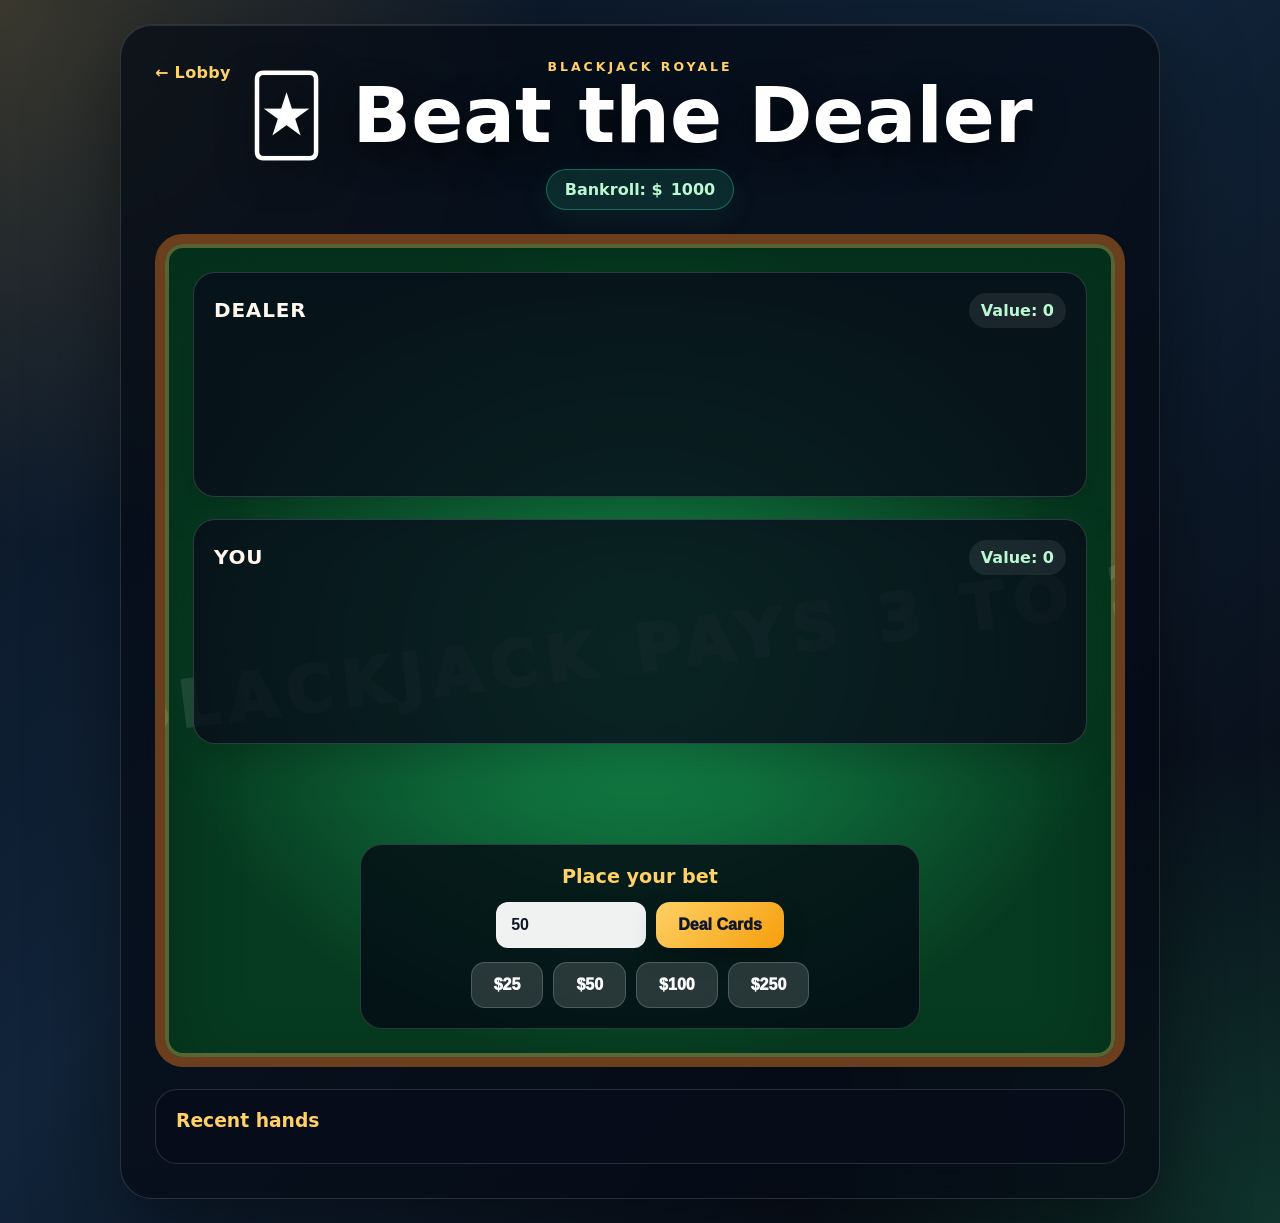
==== blackjack.html @ 6a45eb34 "Improve blackjack UI" ====
<!DOCTYPE html>
<html lang="en">
<head>
    <meta charset="UTF-8">
    <meta name="viewport" content="width=device-width, initial-scale=1.0">
    <title>Blackjack Royale</title>
    <link rel="stylesheet" href="styles.css">
</head>
<body>
    <main class="container">
        <header class="header">
            <a class="back-link" href="home.html">← Lobby</a>
            <p class="eyebrow">Blackjack Royale</p>
            <h1>🃏 Beat the Dealer</h1>
            <div class="balance" aria-live="polite">Bankroll: $<span id="balance">1000</span></div>
        </header>

        <section class="table-shell" aria-label="Blackjack table">
            <div class="game-area">
                <section class="dealer-section hand-panel">
                    <div class="hand-heading">
                        <h2>Dealer</h2>
                        <span class="hand-value">Value: <strong id="dealerValue">0</strong></span>
                    </div>
                    <div id="dealerCards" class="cards" aria-label="Dealer cards"></div>
                </section>

                <section class="player-section hand-panel">
                    <div class="hand-heading">
                        <h2>You</h2>
                        <span class="hand-value">Value: <strong id="playerValue">0</strong></span>
                    </div>
                    <div id="playerCards" class="cards" aria-label="Player cards"></div>
                </section>
            </div>

            <div id="resultMessage" class="result-message" aria-live="polite"></div>

            <section id="bettingSection" class="betting-section">
                <h3>Place your bet</h3>
                <div class="bet-input">
                    <label class="sr-only" for="betAmount">Bet amount</label>
                    <input id="betAmount" type="number" min="10" step="10" value="50">
                    <button type="button" onclick="placeBet()">Deal Cards</button>
                </div>
                <div class="quick-bets" aria-label="Quick bets">
                    <button type="button" onclick="quickBet(25)">$25</button>
                    <button type="button" onclick="quickBet(50)">$50</button>
                    <button type="button" onclick="quickBet(100)">$100</button>
                    <button type="button" onclick="quickBet(250)">$250</button>
                </div>
            </section>

            <section id="gameControls" class="controls" style="display: none;">
                <button type="button" class="btn-hit" onclick="hit()">Hit</button>
                <button type="button" class="btn-stand" onclick="stand()">Stand</button>
                <button type="button" class="btn-reset" onclick="resetGame()">New Round</button>
            </section>
        </section>

        <aside class="history">
            <h3>Recent hands</h3>
            <div id="history" class="history-list" aria-live="polite"></div>
        </aside>
    </main>
    <script src="script.js"></script>
</body>
</html>
---- styles.css ----
:root {
    --felt: #0f6b3a;
    --felt-dark: #06381f;
    --gold: #ffd166;
    --gold-deep: #f59e0b;
    --ink: #111827;
    --muted: #a7b2c5;
    --panel: rgba(8, 13, 26, 0.82);
    --panel-light: rgba(255, 255, 255, 0.1);
    --win: #34d399;
    --loss: #fb7185;
    --draw: #fbbf24;
    --blackjack: #c084fc;
}

* {
    margin: 0;
    padding: 0;
    box-sizing: border-box;
}

body {
    min-height: 100vh;
    font-family: Inter, ui-sans-serif, system-ui, -apple-system, BlinkMacSystemFont, "Segoe UI", sans-serif;
    color: #fff;
    background:
        radial-gradient(circle at top left, rgba(255, 209, 102, 0.2), transparent 34rem),
        radial-gradient(circle at bottom right, rgba(52, 211, 153, 0.22), transparent 30rem),
        linear-gradient(135deg, #08111f 0%, #11243a 45%, #05070d 100%);
    display: flex;
    justify-content: center;
    align-items: center;
    padding: 24px;
}

.container {
    width: min(1040px, 100%);
    background: rgba(5, 10, 20, 0.72);
    border: 1px solid rgba(255, 255, 255, 0.14);
    border-radius: 32px;
    padding: clamp(18px, 4vw, 34px);
    box-shadow: 0 28px 90px rgba(0, 0, 0, 0.48), inset 0 1px 0 rgba(255, 255, 255, 0.12);
    backdrop-filter: blur(18px);
}

.header {
    position: relative;
    text-align: center;
    margin-bottom: 24px;
}

.back-link {
    position: absolute;
    left: 0;
    top: 4px;
    color: var(--gold);
    text-decoration: none;
    font-weight: 800;
    letter-spacing: 0.02em;
}

.eyebrow {
    color: var(--gold);
    font-size: 0.78rem;
    font-weight: 900;
    letter-spacing: 0.24em;
    text-transform: uppercase;
    margin-bottom: 6px;
}

.header h1 {
    font-size: clamp(2.25rem, 6vw, 4.8rem);
    line-height: 0.95;
    margin-bottom: 16px;
    text-shadow: 0 12px 34px rgba(0, 0, 0, 0.7);
}

.balance {
    display: inline-flex;
    align-items: center;
    gap: 8px;
    padding: 10px 18px;
    border-radius: 999px;
    background: rgba(52, 211, 153, 0.14);
    border: 1px solid rgba(52, 211, 153, 0.38);
    color: #bbf7d0;
    font-weight: 900;
    box-shadow: 0 10px 30px rgba(52, 211, 153, 0.08);
}

.table-shell {
    position: relative;
    overflow: hidden;
    border-radius: 28px;
    padding: clamp(16px, 3vw, 28px);
    background:
        radial-gradient(ellipse at center, rgba(24, 163, 89, 0.72), rgba(6, 56, 31, 0.96) 72%),
        var(--felt);
    border: 10px solid #6b3f1d;
    box-shadow: inset 0 0 0 4px rgba(255, 209, 102, 0.32), inset 0 32px 80px rgba(0, 0, 0, 0.22);
}

.table-shell::before {
    content: "BLACKJACK PAYS 3 TO 2";
    position: absolute;
    inset: 50% auto auto 50%;
    transform: translate(-50%, -50%) rotate(-7deg);
    color: rgba(255, 255, 255, 0.11);
    font-size: clamp(1.4rem, 6vw, 4rem);
    font-weight: 950;
    letter-spacing: 0.14em;
    white-space: nowrap;
    pointer-events: none;
}

.game-area {
    position: relative;
    display: grid;
    gap: 22px;
    margin-bottom: 22px;
}

.hand-panel {
    position: relative;
    z-index: 1;
    background: var(--panel);
    padding: 20px;
    border-radius: 22px;
    border: 1px solid rgba(255, 255, 255, 0.16);
    box-shadow: 0 16px 40px rgba(0, 0, 0, 0.24);
}

.hand-heading {
    display: flex;
    justify-content: space-between;
    align-items: center;
    gap: 16px;
    margin-bottom: 16px;
}

.hand-heading h2 {
    color: #fff7ed;
    font-size: 1.25rem;
    letter-spacing: 0.04em;
    text-transform: uppercase;
}

.hand-value {
    color: #bbf7d0;
    background: rgba(255, 255, 255, 0.08);
    border-radius: 999px;
    padding: 8px 12px;
    font-weight: 800;
}

.cards {
    display: flex;
    gap: clamp(8px, 2vw, 14px);
    flex-wrap: wrap;
    min-height: 132px;
    align-items: center;
}

.card {
    width: clamp(72px, 12vw, 96px);
    height: clamp(106px, 17vw, 138px);
    background: linear-gradient(145deg, #fff 0%, #f8fafc 62%, #e5e7eb 100%);
    border: 1px solid rgba(17, 24, 39, 0.18);
    border-radius: 14px;
    display: grid;
    place-items: center;
    font-size: clamp(1.5rem, 4vw, 2.25rem);
    font-weight: 950;
    color: var(--ink);
    box-shadow: 0 16px 24px rgba(0, 0, 0, 0.28), inset 0 0 0 5px #fff;
    animation: dealCard 0.38s cubic-bezier(0.2, 0.85, 0.2, 1.2);
}

.card.red {
    color: #dc2626;
}

.card.hidden {
    color: #fff;
    background: repeating-linear-gradient(45deg, #7f1d1d, #7f1d1d 8px, #991b1b 8px, #991b1b 16px);
    border-color: rgba(255, 255, 255, 0.22);
}

.card.hidden::after {
    content: "✦";
    display: grid;
    place-items: center;
    width: 58%;
    aspect-ratio: 1;
    border: 2px solid rgba(255, 255, 255, 0.75);
    border-radius: 50%;
    font-size: 2rem;
}

@keyframes dealCard {
    from { opacity: 0; transform: translateY(-28px) rotate(-6deg) scale(0.9); }
    to { opacity: 1; transform: translateY(0) rotate(0) scale(1); }
}

.betting-section,
.controls,
.result-message {
    position: relative;
    z-index: 1;
}

.betting-section {
    margin: 0 auto;
    max-width: 560px;
    padding: 20px;
    border-radius: 22px;
    background: rgba(5, 10, 20, 0.78);
    border: 1px solid rgba(255, 255, 255, 0.16);
    text-align: center;
}

.betting-section h3 {
    color: var(--gold);
    margin-bottom: 14px;
    font-size: 1.2rem;
}

.bet-input {
    display: flex;
    gap: 10px;
    justify-content: center;
    margin-bottom: 14px;
}

.bet-input input {
    width: 150px;
    padding: 13px 14px;
    border: 1px solid rgba(255, 255, 255, 0.2);
    border-radius: 12px;
    background: rgba(255, 255, 255, 0.94);
    color: var(--ink);
    font-size: 1rem;
    font-weight: 800;
}

button {
    border: none;
    border-radius: 14px;
    padding: 13px 22px;
    color: #0f172a;
    background: linear-gradient(135deg, var(--gold), var(--gold-deep));
    font-size: 1rem;
    font-weight: 950;
    cursor: pointer;
    box-shadow: 0 10px 22px rgba(0, 0, 0, 0.25);
    transition: transform 0.18s ease, filter 0.18s ease, box-shadow 0.18s ease;
}

button:hover {
    transform: translateY(-2px);
    filter: brightness(1.06);
    box-shadow: 0 15px 28px rgba(0, 0, 0, 0.32);
}

button:active {
    transform: translateY(0) scale(0.98);
}

.quick-bets,
.controls {
    display: flex;
    justify-content: center;
    gap: 10px;
    flex-wrap: wrap;
}

.quick-bets button {
    background: rgba(255, 255, 255, 0.14);
    color: #fff;
    border: 1px solid rgba(255, 255, 255, 0.18);
    box-shadow: none;
}

.controls {
    margin-top: 4px;
}

.btn-hit { background: linear-gradient(135deg, #fb7185, #e11d48); color: #fff; }
.btn-stand { background: linear-gradient(135deg, #34d399, #059669); color: #062015; }
.btn-reset { background: linear-gradient(135deg, #a78bfa, #7c3aed); color: #fff; }

.result-message {
    min-height: 60px;
    display: flex;
    align-items: center;
    justify-content: center;
    margin-bottom: 18px;
    padding: 14px;
    border-radius: 18px;
    font-size: clamp(1.05rem, 3vw, 1.45rem);
    font-weight: 950;
    text-align: center;
}

.result-message.win { background: rgba(52, 211, 153, 0.18); color: var(--win); border: 1px solid rgba(52, 211, 153, 0.45); }
.result-message.loss { background: rgba(251, 113, 133, 0.18); color: var(--loss); border: 1px solid rgba(251, 113, 133, 0.45); }
.result-message.draw { background: rgba(251, 191, 36, 0.18); color: var(--draw); border: 1px solid rgba(251, 191, 36, 0.45); }
.result-message.blackjack { background: rgba(192, 132, 252, 0.18); color: var(--blackjack); border: 1px solid rgba(192, 132, 252, 0.45); }

.history {
    margin-top: 22px;
    padding: 20px;
    border-radius: 22px;
    background: var(--panel);
    border: 1px solid rgba(255, 255, 255, 0.14);
}

.history h3 {
    color: var(--gold);
    margin-bottom: 12px;
}

.history-list {
    display: grid;
    gap: 8px;
    max-height: 170px;
    overflow-y: auto;
}

.history-item {
    padding: 10px 12px;
    border-radius: 12px;
    background: var(--panel-light);
    color: var(--muted);
    font-weight: 700;
}

.history-item.win { color: var(--win); border-left: 4px solid var(--win); }
.history-item.loss { color: var(--loss); border-left: 4px solid var(--loss); }
.history-item.draw { color: var(--draw); border-left: 4px solid var(--draw); }

.sr-only {
    position: absolute;
    width: 1px;
    height: 1px;
    padding: 0;
    margin: -1px;
    overflow: hidden;
    clip: rect(0, 0, 0, 0);
    white-space: nowrap;
    border: 0;
}

@media (max-width: 720px) {
    body { padding: 12px; }
    .container { border-radius: 22px; }
    .back-link { position: static; display: inline-block; margin-bottom: 10px; }
    .table-shell { border-width: 6px; }
    .hand-heading, .bet-input { flex-direction: column; align-items: stretch; }
    .bet-input input, .bet-input button { width: 100%; }
    .cards { min-height: 112px; justify-content: center; }
    .controls button { flex: 1 1 130px; }
}
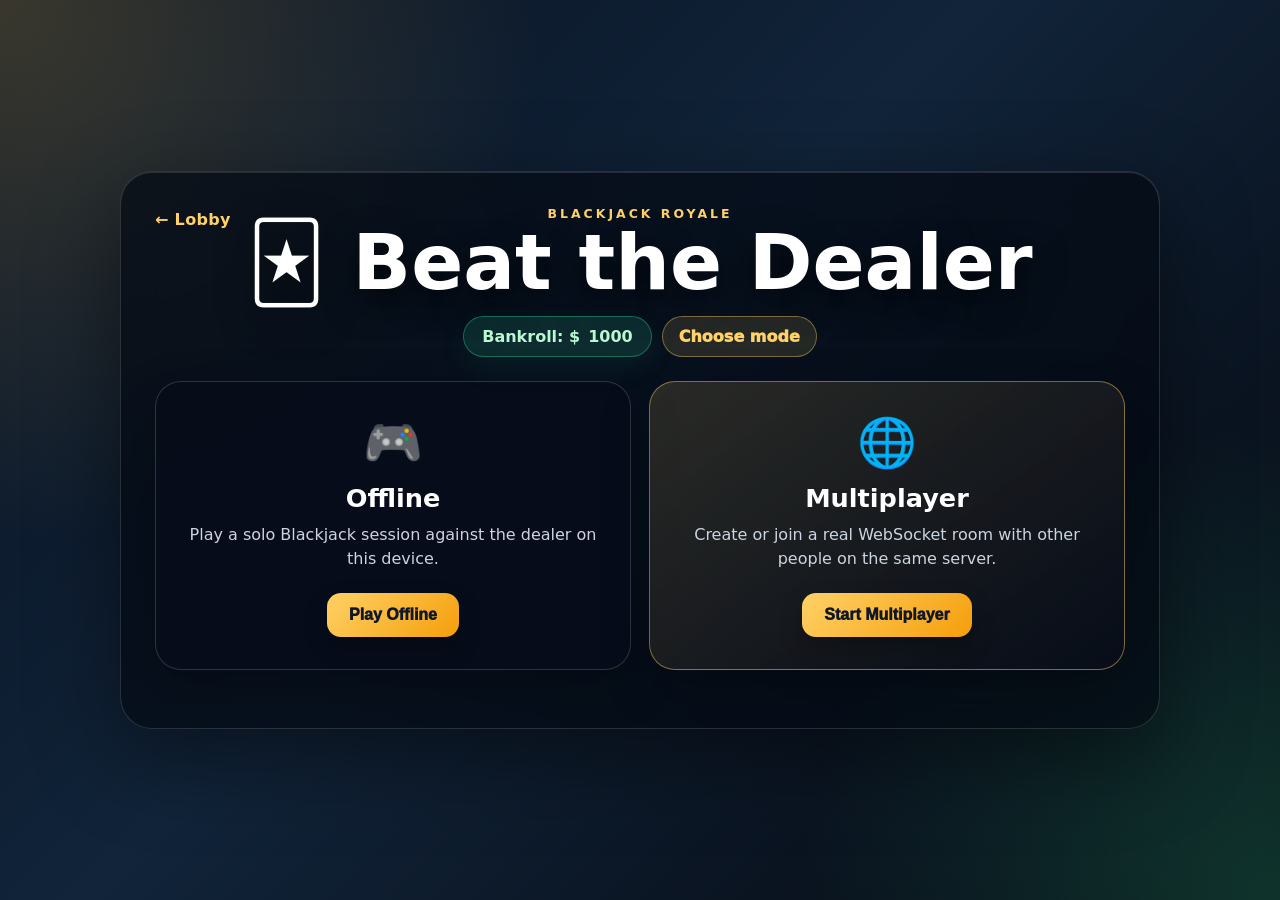
==== commit 703e25d4: "Add websocket multiplayer rooms" ====
--- a/blackjack.html
+++ b/blackjack.html
@@ -12,10 +12,41 @@
             <a class="back-link" href="home.html">← Lobby</a>
             <p class="eyebrow">Blackjack Royale</p>
             <h1>🃏 Beat the Dealer</h1>
-            <div class="balance" aria-live="polite">Bankroll: $<span id="balance">1000</span></div>
+            <div class="header-actions">
+                <div class="balance" aria-live="polite">Bankroll: $<span id="balance">1000</span></div>
+                <div class="mode-badge" id="modeBadge">Choose mode</div>
+            </div>
         </header>
 
-        <section class="table-shell" aria-label="Blackjack table">
+        <section class="mode-select" id="modeSelect" aria-label="Choose Blackjack mode">
+            <div class="mode-card">
+                <span class="mode-icon">🎮</span>
+                <h2>Offline</h2>
+                <p>Play a solo Blackjack session against the dealer on this device.</p>
+                <button type="button" onclick="selectGameMode('offline')">Play Offline</button>
+            </div>
+            <div class="mode-card featured">
+                <span class="mode-icon">🌐</span>
+                <h2>Multiplayer</h2>
+                <p>Create or join a real WebSocket room with other people on the same server.</p>
+                <button type="button" onclick="selectGameMode('multiplayer')">Start Multiplayer</button>
+            </div>
+        </section>
+
+        <section class="multiplayer-panel" id="multiplayerPanel" style="display: none;" aria-label="Blackjack multiplayer connection">
+            <h2>Multiplayer room</h2>
+            <p>Start the included server, share the room code, and play with people connected to the same room.</p>
+            <div class="multiplayer-form">
+                <input id="playerName" type="text" maxlength="24" placeholder="Your name" value="Player">
+                <input id="roomCode" type="text" maxlength="24" placeholder="Room code" value="casino-room">
+                <input id="serverUrl" type="url" placeholder="WebSocket URL (optional)">
+                <button type="button" onclick="connectMultiplayer()">Connect</button>
+            </div>
+            <div class="multiplayer-status" id="multiplayerStatus">Not connected.</div>
+            <div class="players-list" id="playersList"></div>
+        </section>
+
+        <section class="table-shell game-content" aria-label="Blackjack table" style="display: none;">
             <div class="game-area">
                 <section class="dealer-section hand-panel">
                     <div class="hand-heading">
@@ -58,11 +89,12 @@
             </section>
         </section>
 
-        <aside class="history">
+        <aside class="history game-content" style="display: none;">
             <h3>Recent hands</h3>
             <div id="history" class="history-list" aria-live="polite"></div>
         </aside>
     </main>
+    <script src="multiplayer-client.js"></script>
     <script src="script.js"></script>
 </body>
 </html>
--- a/styles.css
+++ b/styles.css
@@ -361,3 +361,117 @@
     .cards { min-height: 112px; justify-content: center; }
     .controls button { flex: 1 1 130px; }
 }
+
+.header-actions {
+    display: inline-flex;
+    justify-content: center;
+    align-items: center;
+    gap: 10px;
+    flex-wrap: wrap;
+}
+
+.mode-badge {
+    padding: 10px 16px;
+    border: 1px solid rgba(255, 209, 102, 0.4);
+    border-radius: 999px;
+    color: var(--gold);
+    background: rgba(255, 209, 102, 0.12);
+    font-weight: 950;
+}
+
+.mode-select {
+    display: grid;
+    grid-template-columns: repeat(2, minmax(0, 1fr));
+    gap: 18px;
+    margin: 24px 0;
+}
+
+.mode-card {
+    padding: clamp(20px, 4vw, 32px);
+    border: 1px solid rgba(255, 255, 255, 0.16);
+    border-radius: 26px;
+    background: var(--panel);
+    text-align: center;
+    box-shadow: 0 18px 48px rgba(0, 0, 0, 0.28);
+}
+
+.mode-card.featured {
+    border-color: rgba(255, 209, 102, 0.45);
+    background: linear-gradient(145deg, rgba(255, 209, 102, 0.14), rgba(8, 13, 26, 0.9));
+}
+
+.mode-icon {
+    display: block;
+    font-size: 3rem;
+    margin-bottom: 12px;
+}
+
+.mode-card h2 {
+    margin-bottom: 10px;
+    font-size: 1.6rem;
+}
+
+.mode-card p {
+    min-height: 52px;
+    margin-bottom: 18px;
+    color: #cbd5e1;
+    line-height: 1.5;
+}
+
+@media (max-width: 720px) {
+    .mode-select { grid-template-columns: 1fr; }
+}
+
+.multiplayer-panel {
+    margin: 20px 0;
+    padding: 22px;
+    border: 1px solid rgba(255, 255, 255, 0.16);
+    border-radius: 24px;
+    background: var(--panel);
+    text-align: center;
+}
+
+.multiplayer-panel h2 {
+    color: var(--gold);
+    margin-bottom: 8px;
+}
+
+.multiplayer-panel p,
+.multiplayer-status {
+    color: #cbd5e1;
+    margin-bottom: 14px;
+}
+
+.multiplayer-form {
+    display: grid;
+    grid-template-columns: repeat(4, minmax(0, 1fr));
+    gap: 10px;
+    margin-bottom: 14px;
+}
+
+.multiplayer-form input {
+    min-width: 0;
+    padding: 12px 14px;
+    border: 1px solid rgba(255, 255, 255, 0.2);
+    border-radius: 12px;
+    font-weight: 800;
+}
+
+.players-list {
+    display: flex;
+    justify-content: center;
+    gap: 8px;
+    flex-wrap: wrap;
+}
+
+.player-pill {
+    padding: 8px 12px;
+    border-radius: 999px;
+    background: rgba(52, 211, 153, 0.16);
+    color: #bbf7d0;
+    font-weight: 900;
+}
+
+@media (max-width: 880px) {
+    .multiplayer-form { grid-template-columns: 1fr; }
+}
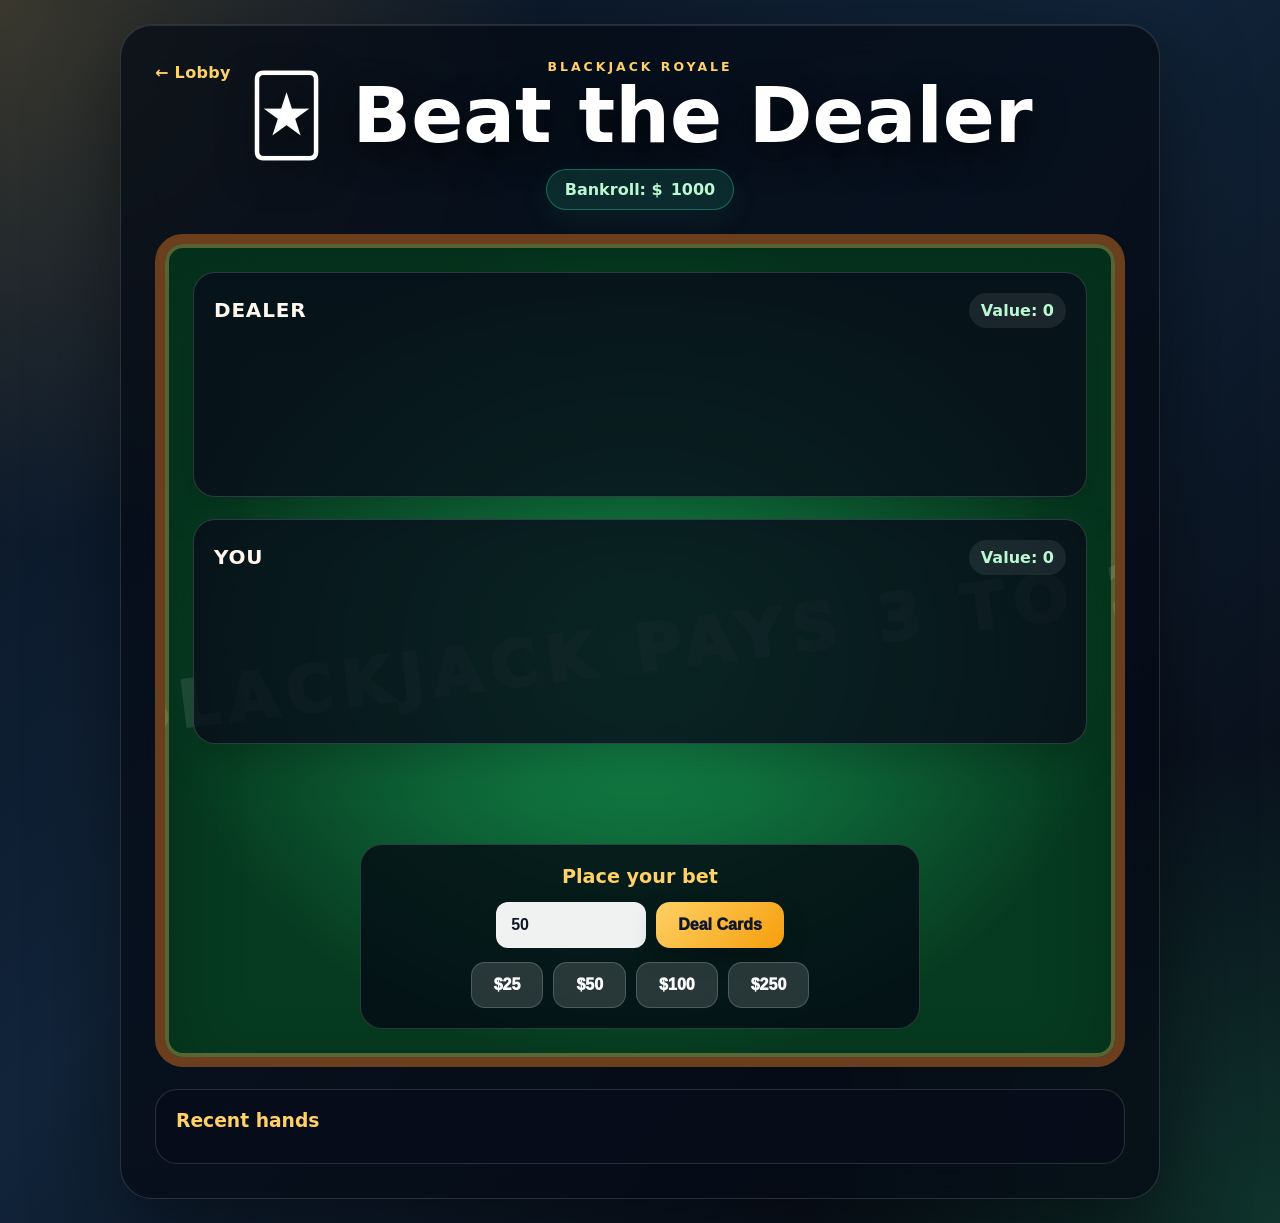
==== commit f7787709: "Merge branch 'main' into codex/design-ui-for-script.js-4e8p2z" ====
--- a/blackjack.html
+++ b/blackjack.html
@@ -12,41 +12,10 @@
             <a class="back-link" href="home.html">← Lobby</a>
             <p class="eyebrow">Blackjack Royale</p>
             <h1>🃏 Beat the Dealer</h1>
-            <div class="header-actions">
-                <div class="balance" aria-live="polite">Bankroll: $<span id="balance">1000</span></div>
-                <div class="mode-badge" id="modeBadge">Choose mode</div>
-            </div>
+            <div class="balance" aria-live="polite">Bankroll: $<span id="balance">1000</span></div>
         </header>
 
-        <section class="mode-select" id="modeSelect" aria-label="Choose Blackjack mode">
-            <div class="mode-card">
-                <span class="mode-icon">🎮</span>
-                <h2>Offline</h2>
-                <p>Play a solo Blackjack session against the dealer on this device.</p>
-                <button type="button" onclick="selectGameMode('offline')">Play Offline</button>
-            </div>
-            <div class="mode-card featured">
-                <span class="mode-icon">🌐</span>
-                <h2>Multiplayer</h2>
-                <p>Create or join a real WebSocket room with other people on the same server.</p>
-                <button type="button" onclick="selectGameMode('multiplayer')">Start Multiplayer</button>
-            </div>
-        </section>
-
-        <section class="multiplayer-panel" id="multiplayerPanel" style="display: none;" aria-label="Blackjack multiplayer connection">
-            <h2>Multiplayer room</h2>
-            <p>Start the included server, share the room code, and play with people connected to the same room.</p>
-            <div class="multiplayer-form">
-                <input id="playerName" type="text" maxlength="24" placeholder="Your name" value="Player">
-                <input id="roomCode" type="text" maxlength="24" placeholder="Room code" value="casino-room">
-                <input id="serverUrl" type="url" placeholder="WebSocket URL (optional)">
-                <button type="button" onclick="connectMultiplayer()">Connect</button>
-            </div>
-            <div class="multiplayer-status" id="multiplayerStatus">Not connected.</div>
-            <div class="players-list" id="playersList"></div>
-        </section>
-
-        <section class="table-shell game-content" aria-label="Blackjack table" style="display: none;">
+        <section class="table-shell" aria-label="Blackjack table">
             <div class="game-area">
                 <section class="dealer-section hand-panel">
                     <div class="hand-heading">
@@ -89,12 +58,11 @@
             </section>
         </section>
 
-        <aside class="history game-content" style="display: none;">
+        <aside class="history">
             <h3>Recent hands</h3>
             <div id="history" class="history-list" aria-live="polite"></div>
         </aside>
     </main>
-    <script src="multiplayer-client.js"></script>
     <script src="script.js"></script>
 </body>
 </html>
--- a/styles.css
+++ b/styles.css
@@ -361,117 +361,3 @@
     .cards { min-height: 112px; justify-content: center; }
     .controls button { flex: 1 1 130px; }
 }
-
-.header-actions {
-    display: inline-flex;
-    justify-content: center;
-    align-items: center;
-    gap: 10px;
-    flex-wrap: wrap;
-}
-
-.mode-badge {
-    padding: 10px 16px;
-    border: 1px solid rgba(255, 209, 102, 0.4);
-    border-radius: 999px;
-    color: var(--gold);
-    background: rgba(255, 209, 102, 0.12);
-    font-weight: 950;
-}
-
-.mode-select {
-    display: grid;
-    grid-template-columns: repeat(2, minmax(0, 1fr));
-    gap: 18px;
-    margin: 24px 0;
-}
-
-.mode-card {
-    padding: clamp(20px, 4vw, 32px);
-    border: 1px solid rgba(255, 255, 255, 0.16);
-    border-radius: 26px;
-    background: var(--panel);
-    text-align: center;
-    box-shadow: 0 18px 48px rgba(0, 0, 0, 0.28);
-}
-
-.mode-card.featured {
-    border-color: rgba(255, 209, 102, 0.45);
-    background: linear-gradient(145deg, rgba(255, 209, 102, 0.14), rgba(8, 13, 26, 0.9));
-}
-
-.mode-icon {
-    display: block;
-    font-size: 3rem;
-    margin-bottom: 12px;
-}
-
-.mode-card h2 {
-    margin-bottom: 10px;
-    font-size: 1.6rem;
-}
-
-.mode-card p {
-    min-height: 52px;
-    margin-bottom: 18px;
-    color: #cbd5e1;
-    line-height: 1.5;
-}
-
-@media (max-width: 720px) {
-    .mode-select { grid-template-columns: 1fr; }
-}
-
-.multiplayer-panel {
-    margin: 20px 0;
-    padding: 22px;
-    border: 1px solid rgba(255, 255, 255, 0.16);
-    border-radius: 24px;
-    background: var(--panel);
-    text-align: center;
-}
-
-.multiplayer-panel h2 {
-    color: var(--gold);
-    margin-bottom: 8px;
-}
-
-.multiplayer-panel p,
-.multiplayer-status {
-    color: #cbd5e1;
-    margin-bottom: 14px;
-}
-
-.multiplayer-form {
-    display: grid;
-    grid-template-columns: repeat(4, minmax(0, 1fr));
-    gap: 10px;
-    margin-bottom: 14px;
-}
-
-.multiplayer-form input {
-    min-width: 0;
-    padding: 12px 14px;
-    border: 1px solid rgba(255, 255, 255, 0.2);
-    border-radius: 12px;
-    font-weight: 800;
-}
-
-.players-list {
-    display: flex;
-    justify-content: center;
-    gap: 8px;
-    flex-wrap: wrap;
-}
-
-.player-pill {
-    padding: 8px 12px;
-    border-radius: 999px;
-    background: rgba(52, 211, 153, 0.16);
-    color: #bbf7d0;
-    font-weight: 900;
-}
-
-@media (max-width: 880px) {
-    .multiplayer-form { grid-template-columns: 1fr; }
-}
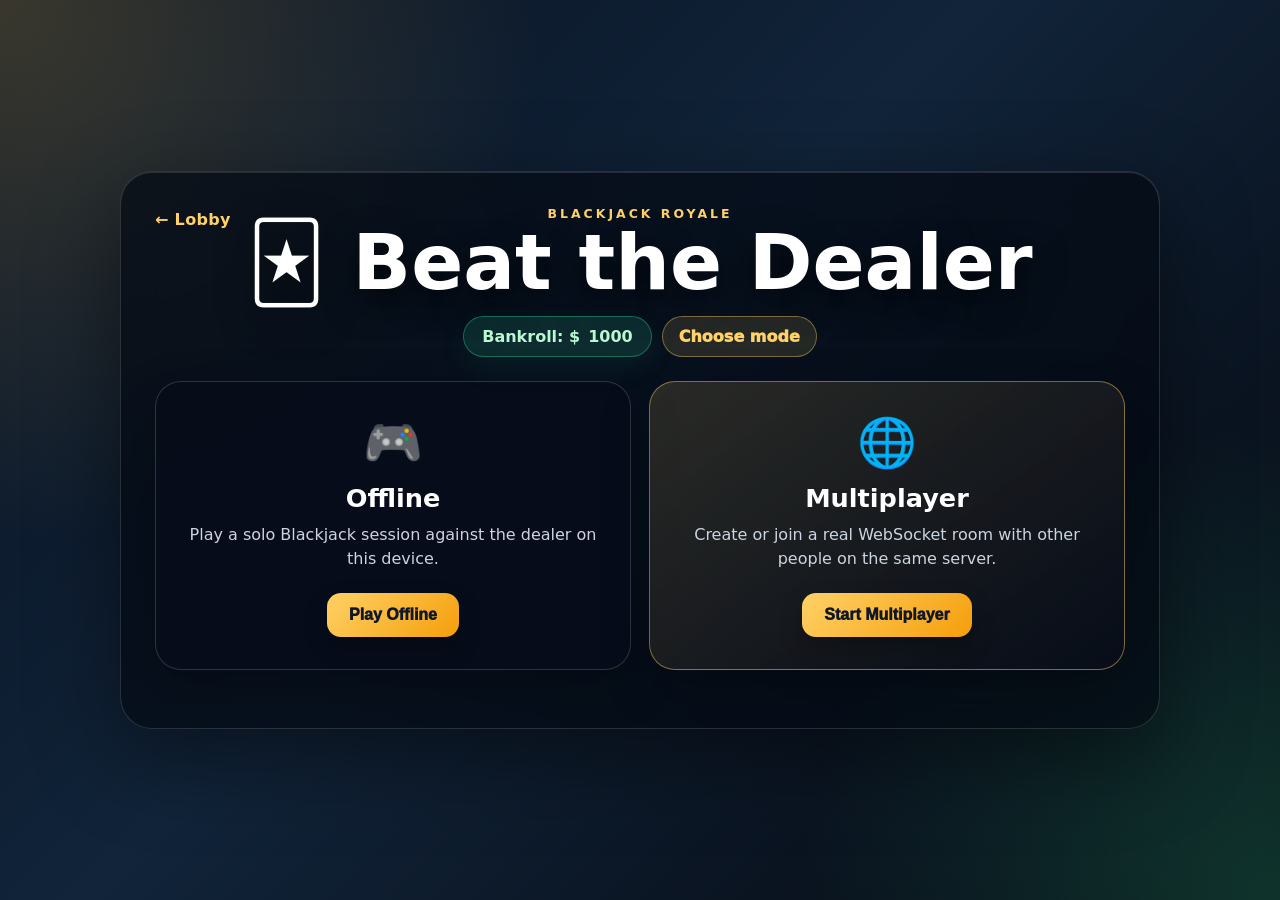
==== commit 208bdd43: "Fix holdem flow and add casino arcade" ====
--- a/blackjack.html
+++ b/blackjack.html
@@ -12,10 +12,41 @@
             <a class="back-link" href="home.html">← Lobby</a>
             <p class="eyebrow">Blackjack Royale</p>
             <h1>🃏 Beat the Dealer</h1>
-            <div class="balance" aria-live="polite">Bankroll: $<span id="balance">1000</span></div>
+            <div class="header-actions">
+                <div class="balance" aria-live="polite">Bankroll: $<span id="balance">1000</span></div>
+                <div class="mode-badge" id="modeBadge">Choose mode</div>
+            </div>
         </header>
 
-        <section class="table-shell" aria-label="Blackjack table">
+        <section class="mode-select" id="modeSelect" aria-label="Choose Blackjack mode">
+            <div class="mode-card">
+                <span class="mode-icon">🎮</span>
+                <h2>Offline</h2>
+                <p>Play a solo Blackjack session against the dealer on this device.</p>
+                <button type="button" onclick="selectGameMode('offline')">Play Offline</button>
+            </div>
+            <div class="mode-card featured">
+                <span class="mode-icon">🌐</span>
+                <h2>Multiplayer</h2>
+                <p>Create or join a real WebSocket room with other people on the same server.</p>
+                <button type="button" onclick="selectGameMode('multiplayer')">Start Multiplayer</button>
+            </div>
+        </section>
+
+        <section class="multiplayer-panel" id="multiplayerPanel" style="display: none;" aria-label="Blackjack multiplayer connection">
+            <h2>Multiplayer room</h2>
+            <p>Start the included server, share the room code, and play with people connected to the same room.</p>
+            <div class="multiplayer-form">
+                <input id="playerName" type="text" maxlength="24" placeholder="Your name" value="Player">
+                <input id="roomCode" type="text" maxlength="24" placeholder="Room code" value="casino-room">
+                <input id="serverUrl" type="url" placeholder="WebSocket URL (optional)">
+                <button type="button" onclick="connectMultiplayer()">Connect</button>
+            </div>
+            <div class="multiplayer-status" id="multiplayerStatus">Not connected.</div>
+            <div class="players-list" id="playersList"></div>
+        </section>
+
+        <section class="table-shell game-content" aria-label="Blackjack table" style="display: none;">
             <div class="game-area">
                 <section class="dealer-section hand-panel">
                     <div class="hand-heading">
@@ -58,11 +89,12 @@
             </section>
         </section>
 
-        <aside class="history">
+        <aside class="history game-content" style="display: none;">
             <h3>Recent hands</h3>
             <div id="history" class="history-list" aria-live="polite"></div>
         </aside>
     </main>
+    <script src="multiplayer-client.js"></script>
     <script src="script.js"></script>
 </body>
 </html>
--- a/styles.css
+++ b/styles.css
@@ -361,3 +361,117 @@
     .cards { min-height: 112px; justify-content: center; }
     .controls button { flex: 1 1 130px; }
 }
+
+.header-actions {
+    display: inline-flex;
+    justify-content: center;
+    align-items: center;
+    gap: 10px;
+    flex-wrap: wrap;
+}
+
+.mode-badge {
+    padding: 10px 16px;
+    border: 1px solid rgba(255, 209, 102, 0.4);
+    border-radius: 999px;
+    color: var(--gold);
+    background: rgba(255, 209, 102, 0.12);
+    font-weight: 950;
+}
+
+.mode-select {
+    display: grid;
+    grid-template-columns: repeat(2, minmax(0, 1fr));
+    gap: 18px;
+    margin: 24px 0;
+}
+
+.mode-card {
+    padding: clamp(20px, 4vw, 32px);
+    border: 1px solid rgba(255, 255, 255, 0.16);
+    border-radius: 26px;
+    background: var(--panel);
+    text-align: center;
+    box-shadow: 0 18px 48px rgba(0, 0, 0, 0.28);
+}
+
+.mode-card.featured {
+    border-color: rgba(255, 209, 102, 0.45);
+    background: linear-gradient(145deg, rgba(255, 209, 102, 0.14), rgba(8, 13, 26, 0.9));
+}
+
+.mode-icon {
+    display: block;
+    font-size: 3rem;
+    margin-bottom: 12px;
+}
+
+.mode-card h2 {
+    margin-bottom: 10px;
+    font-size: 1.6rem;
+}
+
+.mode-card p {
+    min-height: 52px;
+    margin-bottom: 18px;
+    color: #cbd5e1;
+    line-height: 1.5;
+}
+
+@media (max-width: 720px) {
+    .mode-select { grid-template-columns: 1fr; }
+}
+
+.multiplayer-panel {
+    margin: 20px 0;
+    padding: 22px;
+    border: 1px solid rgba(255, 255, 255, 0.16);
+    border-radius: 24px;
+    background: var(--panel);
+    text-align: center;
+}
+
+.multiplayer-panel h2 {
+    color: var(--gold);
+    margin-bottom: 8px;
+}
+
+.multiplayer-panel p,
+.multiplayer-status {
+    color: #cbd5e1;
+    margin-bottom: 14px;
+}
+
+.multiplayer-form {
+    display: grid;
+    grid-template-columns: repeat(4, minmax(0, 1fr));
+    gap: 10px;
+    margin-bottom: 14px;
+}
+
+.multiplayer-form input {
+    min-width: 0;
+    padding: 12px 14px;
+    border: 1px solid rgba(255, 255, 255, 0.2);
+    border-radius: 12px;
+    font-weight: 800;
+}
+
+.players-list {
+    display: flex;
+    justify-content: center;
+    gap: 8px;
+    flex-wrap: wrap;
+}
+
+.player-pill {
+    padding: 8px 12px;
+    border-radius: 999px;
+    background: rgba(52, 211, 153, 0.16);
+    color: #bbf7d0;
+    font-weight: 900;
+}
+
+@media (max-width: 880px) {
+    .multiplayer-form { grid-template-columns: 1fr; }
+}
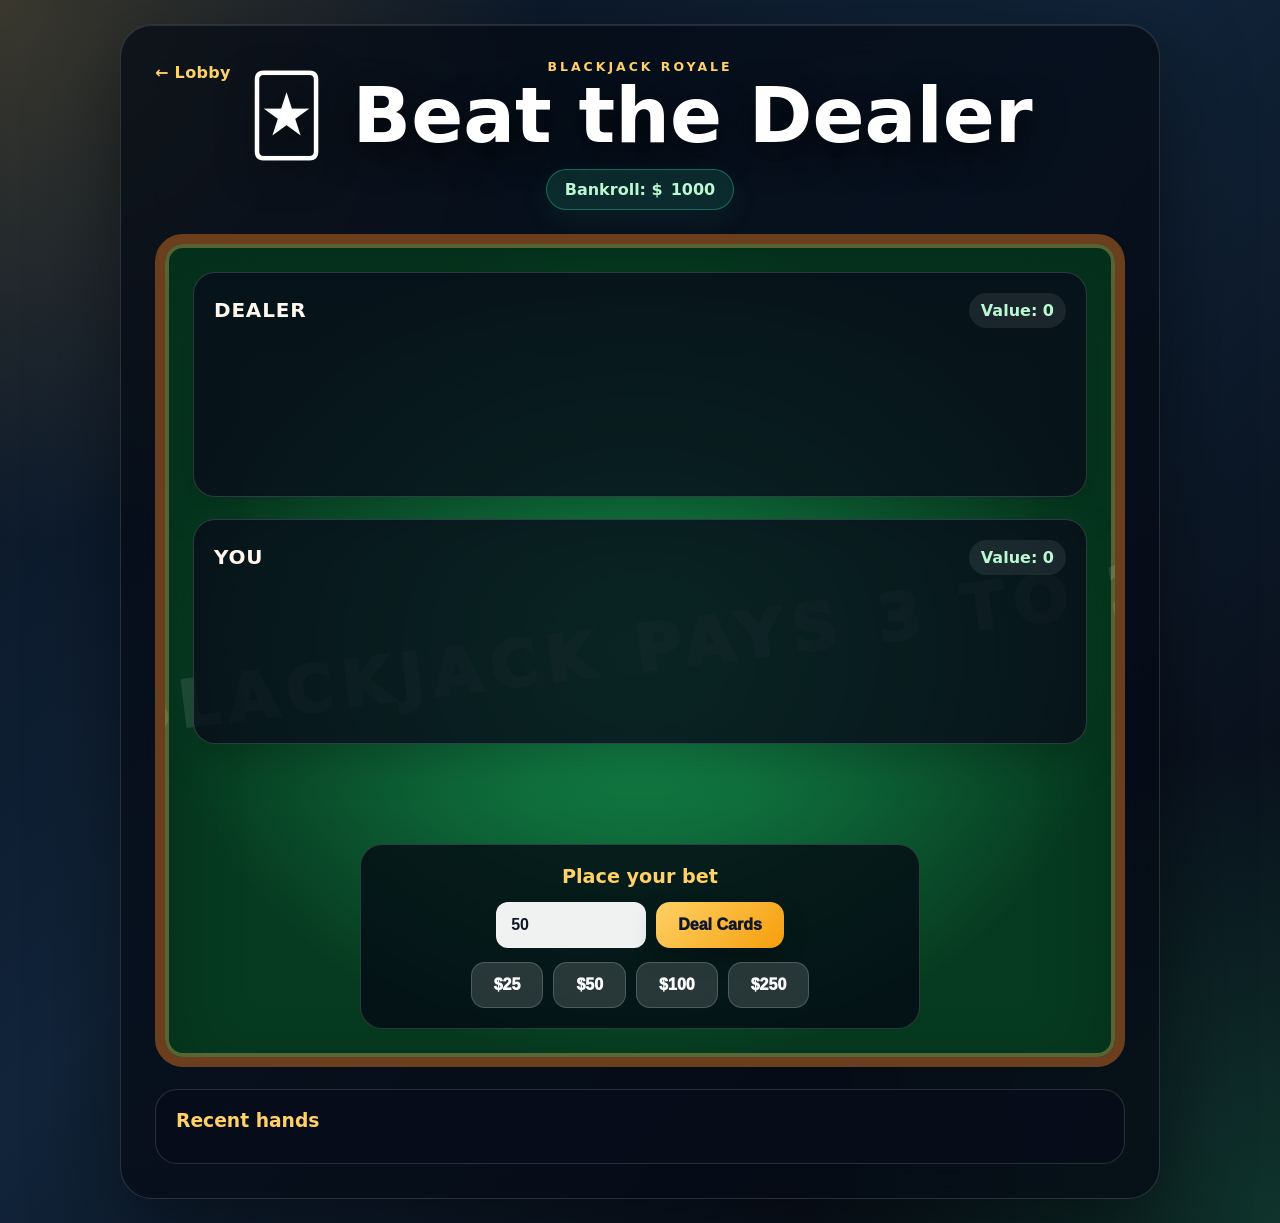
==== commit 710237af: "Merge branch 'main' into codex/design-ui-for-script.js-wd53qa" ====
--- a/blackjack.html
+++ b/blackjack.html
@@ -12,41 +12,10 @@
             <a class="back-link" href="home.html">← Lobby</a>
             <p class="eyebrow">Blackjack Royale</p>
             <h1>🃏 Beat the Dealer</h1>
-            <div class="header-actions">
-                <div class="balance" aria-live="polite">Bankroll: $<span id="balance">1000</span></div>
-                <div class="mode-badge" id="modeBadge">Choose mode</div>
-            </div>
+            <div class="balance" aria-live="polite">Bankroll: $<span id="balance">1000</span></div>
         </header>
 
-        <section class="mode-select" id="modeSelect" aria-label="Choose Blackjack mode">
-            <div class="mode-card">
-                <span class="mode-icon">🎮</span>
-                <h2>Offline</h2>
-                <p>Play a solo Blackjack session against the dealer on this device.</p>
-                <button type="button" onclick="selectGameMode('offline')">Play Offline</button>
-            </div>
-            <div class="mode-card featured">
-                <span class="mode-icon">🌐</span>
-                <h2>Multiplayer</h2>
-                <p>Create or join a real WebSocket room with other people on the same server.</p>
-                <button type="button" onclick="selectGameMode('multiplayer')">Start Multiplayer</button>
-            </div>
-        </section>
-
-        <section class="multiplayer-panel" id="multiplayerPanel" style="display: none;" aria-label="Blackjack multiplayer connection">
-            <h2>Multiplayer room</h2>
-            <p>Start the included server, share the room code, and play with people connected to the same room.</p>
-            <div class="multiplayer-form">
-                <input id="playerName" type="text" maxlength="24" placeholder="Your name" value="Player">
-                <input id="roomCode" type="text" maxlength="24" placeholder="Room code" value="casino-room">
-                <input id="serverUrl" type="url" placeholder="WebSocket URL (optional)">
-                <button type="button" onclick="connectMultiplayer()">Connect</button>
-            </div>
-            <div class="multiplayer-status" id="multiplayerStatus">Not connected.</div>
-            <div class="players-list" id="playersList"></div>
-        </section>
-
-        <section class="table-shell game-content" aria-label="Blackjack table" style="display: none;">
+        <section class="table-shell" aria-label="Blackjack table">
             <div class="game-area">
                 <section class="dealer-section hand-panel">
                     <div class="hand-heading">
@@ -89,12 +58,11 @@
             </section>
         </section>
 
-        <aside class="history game-content" style="display: none;">
+        <aside class="history">
             <h3>Recent hands</h3>
             <div id="history" class="history-list" aria-live="polite"></div>
         </aside>
     </main>
-    <script src="multiplayer-client.js"></script>
     <script src="script.js"></script>
 </body>
 </html>
--- a/styles.css
+++ b/styles.css
@@ -361,117 +361,3 @@
     .cards { min-height: 112px; justify-content: center; }
     .controls button { flex: 1 1 130px; }
 }
-
-.header-actions {
-    display: inline-flex;
-    justify-content: center;
-    align-items: center;
-    gap: 10px;
-    flex-wrap: wrap;
-}
-
-.mode-badge {
-    padding: 10px 16px;
-    border: 1px solid rgba(255, 209, 102, 0.4);
-    border-radius: 999px;
-    color: var(--gold);
-    background: rgba(255, 209, 102, 0.12);
-    font-weight: 950;
-}
-
-.mode-select {
-    display: grid;
-    grid-template-columns: repeat(2, minmax(0, 1fr));
-    gap: 18px;
-    margin: 24px 0;
-}
-
-.mode-card {
-    padding: clamp(20px, 4vw, 32px);
-    border: 1px solid rgba(255, 255, 255, 0.16);
-    border-radius: 26px;
-    background: var(--panel);
-    text-align: center;
-    box-shadow: 0 18px 48px rgba(0, 0, 0, 0.28);
-}
-
-.mode-card.featured {
-    border-color: rgba(255, 209, 102, 0.45);
-    background: linear-gradient(145deg, rgba(255, 209, 102, 0.14), rgba(8, 13, 26, 0.9));
-}
-
-.mode-icon {
-    display: block;
-    font-size: 3rem;
-    margin-bottom: 12px;
-}
-
-.mode-card h2 {
-    margin-bottom: 10px;
-    font-size: 1.6rem;
-}
-
-.mode-card p {
-    min-height: 52px;
-    margin-bottom: 18px;
-    color: #cbd5e1;
-    line-height: 1.5;
-}
-
-@media (max-width: 720px) {
-    .mode-select { grid-template-columns: 1fr; }
-}
-
-.multiplayer-panel {
-    margin: 20px 0;
-    padding: 22px;
-    border: 1px solid rgba(255, 255, 255, 0.16);
-    border-radius: 24px;
-    background: var(--panel);
-    text-align: center;
-}
-
-.multiplayer-panel h2 {
-    color: var(--gold);
-    margin-bottom: 8px;
-}
-
-.multiplayer-panel p,
-.multiplayer-status {
-    color: #cbd5e1;
-    margin-bottom: 14px;
-}
-
-.multiplayer-form {
-    display: grid;
-    grid-template-columns: repeat(4, minmax(0, 1fr));
-    gap: 10px;
-    margin-bottom: 14px;
-}
-
-.multiplayer-form input {
-    min-width: 0;
-    padding: 12px 14px;
-    border: 1px solid rgba(255, 255, 255, 0.2);
-    border-radius: 12px;
-    font-weight: 800;
-}
-
-.players-list {
-    display: flex;
-    justify-content: center;
-    gap: 8px;
-    flex-wrap: wrap;
-}
-
-.player-pill {
-    padding: 8px 12px;
-    border-radius: 999px;
-    background: rgba(52, 211, 153, 0.16);
-    color: #bbf7d0;
-    font-weight: 900;
-}
-
-@media (max-width: 880px) {
-    .multiplayer-form { grid-template-columns: 1fr; }
-}
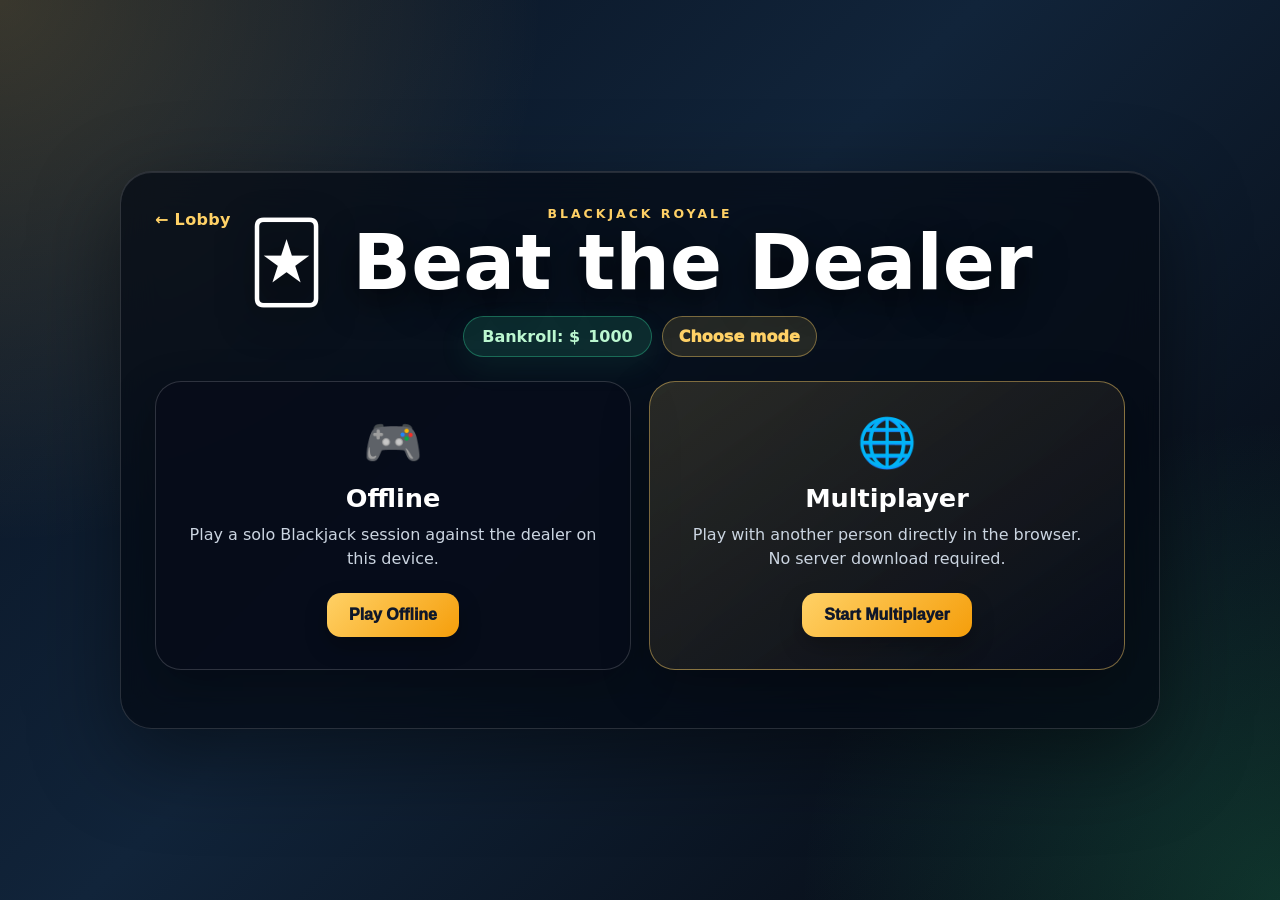
==== commit 0c926b8a: "Fix Texas Holdem play controls" ====
--- a/blackjack.html
+++ b/blackjack.html
@@ -12,10 +12,54 @@
             <a class="back-link" href="home.html">← Lobby</a>
             <p class="eyebrow">Blackjack Royale</p>
             <h1>🃏 Beat the Dealer</h1>
-            <div class="balance" aria-live="polite">Bankroll: $<span id="balance">1000</span></div>
+            <div class="header-actions">
+                <div class="balance" aria-live="polite">Bankroll: $<span id="balance">1000</span></div>
+                <div class="mode-badge" id="modeBadge">Choose mode</div>
+            </div>
         </header>
 
-        <section class="table-shell" aria-label="Blackjack table">
+        <section class="mode-select" id="modeSelect" aria-label="Choose Blackjack mode">
+            <div class="mode-card">
+                <span class="mode-icon">🎮</span>
+                <h2>Offline</h2>
+                <p>Play a solo Blackjack session against the dealer on this device.</p>
+                <button type="button" onclick="selectGameMode('offline')">Play Offline</button>
+            </div>
+            <div class="mode-card featured">
+                <span class="mode-icon">🌐</span>
+                <h2>Multiplayer</h2>
+                <p>Play with another person directly in the browser. No server download required.</p>
+                <button type="button" onclick="selectGameMode('multiplayer')">Start Multiplayer</button>
+            </div>
+        </section>
+
+        <section class="multiplayer-panel" id="multiplayerPanel" style="display: none;" aria-label="Blackjack multiplayer connection">
+            <h2>Multiplayer room</h2>
+            <p>No download needed: use a browser room for tabs on this site, or exchange WebRTC invite/answer codes with a remote player.</p>
+            <div class="multiplayer-form">
+                <input id="playerName" type="text" maxlength="24" placeholder="Your name" value="Player">
+                <input id="roomCode" type="text" maxlength="24" placeholder="Room code" value="casino-room">
+                <input id="serverUrl" type="url" placeholder="Optional WebSocket URL">
+                <button type="button" onclick="connectMultiplayer()">Open Browser Room</button>
+            </div>
+            <div class="multiplayer-status" id="multiplayerStatus">Not connected.</div>
+            <div class="players-list" id="playersList"></div>
+            <div class="peer-connect">
+                <h3>Remote player invite codes</h3>
+                <p>Host creates an invite, the second player pastes it and creates an answer, then the host accepts that answer.</p>
+                <div class="peer-buttons">
+                    <button type="button" onclick="createPeerInvite()">Create Host Invite</button>
+                    <button type="button" onclick="joinPeerInvite()">Join Invite</button>
+                    <button type="button" onclick="acceptPeerAnswer()">Accept Answer</button>
+                </div>
+                <label for="peerInvite">Invite / answer code</label>
+                <textarea id="peerInvite" rows="4" placeholder="Paste invite code here to join, or answer code here for host"></textarea>
+                <label for="peerOutput">Your code to share</label>
+                <textarea id="peerOutput" rows="4" readonly placeholder="Generated invite or answer appears here"></textarea>
+            </div>
+        </section>
+
+        <section class="table-shell game-content" aria-label="Blackjack table" style="display: none;">
             <div class="game-area">
                 <section class="dealer-section hand-panel">
                     <div class="hand-heading">
@@ -58,11 +102,12 @@
             </section>
         </section>
 
-        <aside class="history">
+        <aside class="history game-content" style="display: none;">
             <h3>Recent hands</h3>
             <div id="history" class="history-list" aria-live="polite"></div>
         </aside>
     </main>
+    <script src="multiplayer-client.js"></script>
     <script src="script.js"></script>
 </body>
 </html>
--- a/styles.css
+++ b/styles.css
@@ -361,3 +361,140 @@
     .cards { min-height: 112px; justify-content: center; }
     .controls button { flex: 1 1 130px; }
 }
+
+.header-actions {
+    display: inline-flex;
+    justify-content: center;
+    align-items: center;
+    gap: 10px;
+    flex-wrap: wrap;
+}
+
+.mode-badge {
+    padding: 10px 16px;
+    border: 1px solid rgba(255, 209, 102, 0.4);
+    border-radius: 999px;
+    color: var(--gold);
+    background: rgba(255, 209, 102, 0.12);
+    font-weight: 950;
+}
+
+.mode-select {
+    display: grid;
+    grid-template-columns: repeat(2, minmax(0, 1fr));
+    gap: 18px;
+    margin: 24px 0;
+}
+
+.mode-card {
+    padding: clamp(20px, 4vw, 32px);
+    border: 1px solid rgba(255, 255, 255, 0.16);
+    border-radius: 26px;
+    background: var(--panel);
+    text-align: center;
+    box-shadow: 0 18px 48px rgba(0, 0, 0, 0.28);
+}
+
+.mode-card.featured {
+    border-color: rgba(255, 209, 102, 0.45);
+    background: linear-gradient(145deg, rgba(255, 209, 102, 0.14), rgba(8, 13, 26, 0.9));
+}
+
+.mode-icon {
+    display: block;
+    font-size: 3rem;
+    margin-bottom: 12px;
+}
+
+.mode-card h2 {
+    margin-bottom: 10px;
+    font-size: 1.6rem;
+}
+
+.mode-card p {
+    min-height: 52px;
+    margin-bottom: 18px;
+    color: #cbd5e1;
+    line-height: 1.5;
+}
+
+@media (max-width: 720px) {
+    .mode-select { grid-template-columns: 1fr; }
+}
+
+.multiplayer-panel {
+    margin: 20px 0;
+    padding: 22px;
+    border: 1px solid rgba(255, 255, 255, 0.16);
+    border-radius: 24px;
+    background: var(--panel);
+    text-align: center;
+}
+
+.multiplayer-panel h2 {
+    color: var(--gold);
+    margin-bottom: 8px;
+}
+
+.multiplayer-panel p,
+.multiplayer-status {
+    color: #cbd5e1;
+    margin-bottom: 14px;
+}
+
+.multiplayer-form {
+    display: grid;
+    grid-template-columns: repeat(4, minmax(0, 1fr));
+    gap: 10px;
+    margin-bottom: 14px;
+}
+
+.multiplayer-form input {
+    min-width: 0;
+    padding: 12px 14px;
+    border: 1px solid rgba(255, 255, 255, 0.2);
+    border-radius: 12px;
+    font-weight: 800;
+}
+
+.players-list {
+    display: flex;
+    justify-content: center;
+    gap: 8px;
+    flex-wrap: wrap;
+}
+
+.player-pill {
+    padding: 8px 12px;
+    border-radius: 999px;
+    background: rgba(52, 211, 153, 0.16);
+    color: #bbf7d0;
+    font-weight: 900;
+}
+
+@media (max-width: 880px) {
+    .multiplayer-form { grid-template-columns: 1fr; }
+}
+
+.peer-connect {
+    margin-top: 18px;
+    display: grid;
+    gap: 10px;
+    padding: 16px;
+    border: 1px solid rgba(255, 209, 102, 0.28);
+    border-radius: 18px;
+    background: rgba(255, 255, 255, 0.07);
+}
+.peer-connect h3 { color: var(--gold); }
+.peer-connect p, .peer-connect label { color: var(--muted); font-weight: 800; }
+.peer-buttons { display: flex; flex-wrap: wrap; gap: 8px; }
+.peer-connect textarea {
+    width: 100%;
+    resize: vertical;
+    min-height: 86px;
+    padding: 10px 12px;
+    border: 1px solid rgba(255, 255, 255, 0.16);
+    border-radius: 12px;
+    color: #fff;
+    background: rgba(5, 10, 20, 0.8);
+}
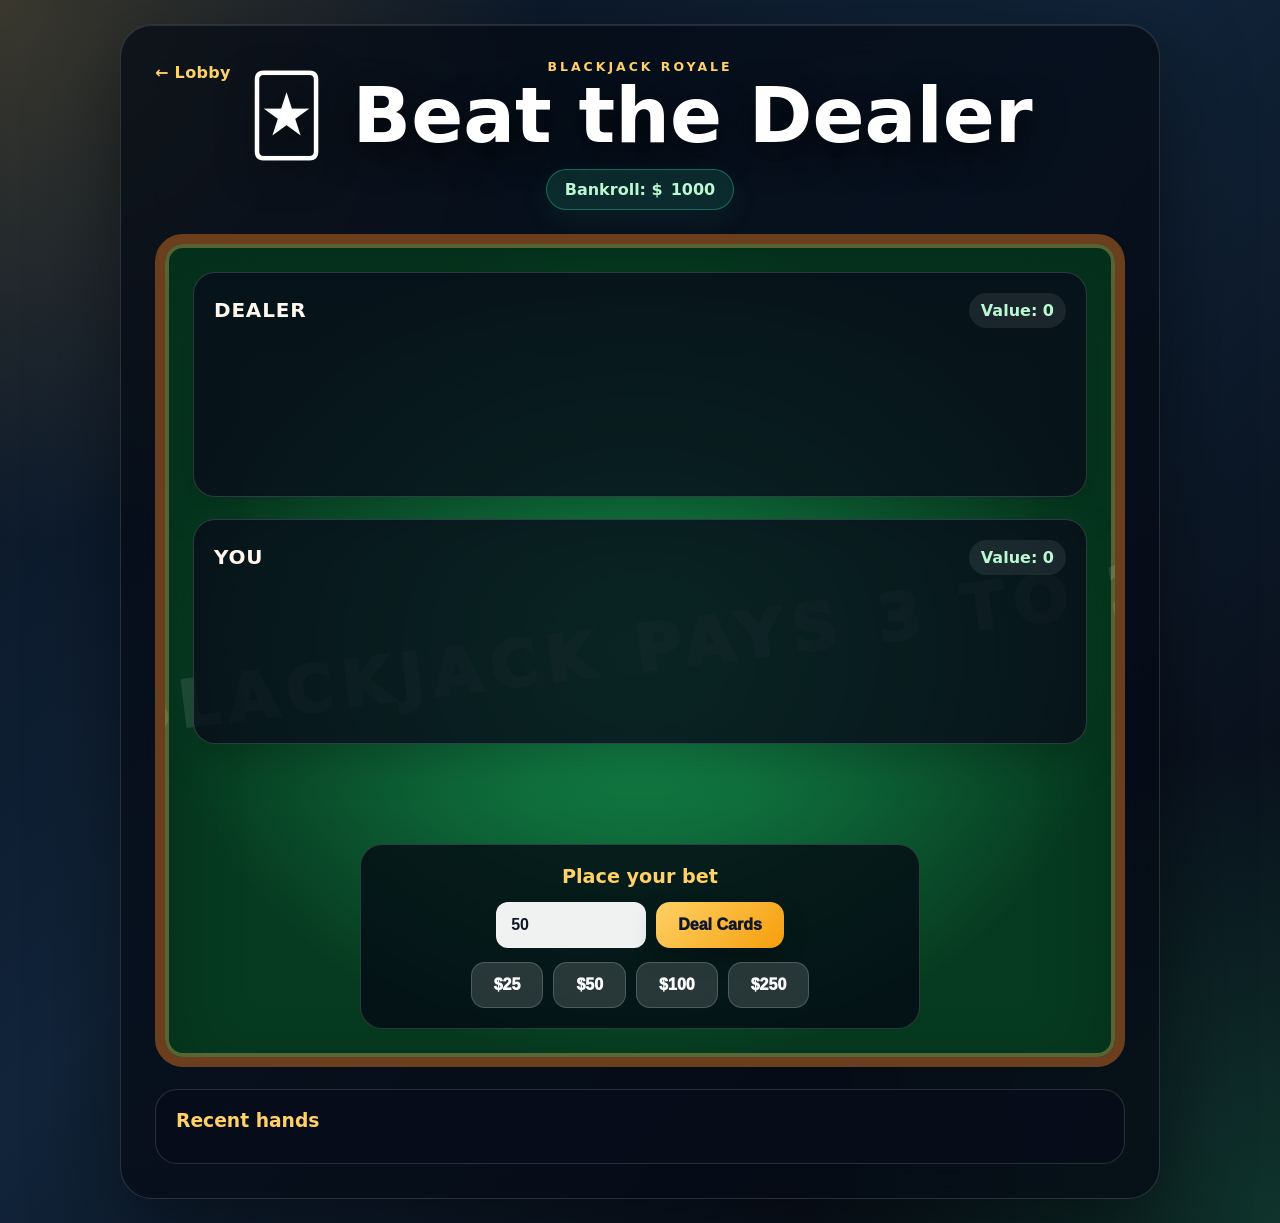
==== commit bae8a5ac: "Merge branch 'main' into codex/design-ui-for-script.js-yatide" ====
--- a/blackjack.html
+++ b/blackjack.html
@@ -12,54 +12,10 @@
             <a class="back-link" href="home.html">← Lobby</a>
             <p class="eyebrow">Blackjack Royale</p>
             <h1>🃏 Beat the Dealer</h1>
-            <div class="header-actions">
-                <div class="balance" aria-live="polite">Bankroll: $<span id="balance">1000</span></div>
-                <div class="mode-badge" id="modeBadge">Choose mode</div>
-            </div>
+            <div class="balance" aria-live="polite">Bankroll: $<span id="balance">1000</span></div>
         </header>
 
-        <section class="mode-select" id="modeSelect" aria-label="Choose Blackjack mode">
-            <div class="mode-card">
-                <span class="mode-icon">🎮</span>
-                <h2>Offline</h2>
-                <p>Play a solo Blackjack session against the dealer on this device.</p>
-                <button type="button" onclick="selectGameMode('offline')">Play Offline</button>
-            </div>
-            <div class="mode-card featured">
-                <span class="mode-icon">🌐</span>
-                <h2>Multiplayer</h2>
-                <p>Play with another person directly in the browser. No server download required.</p>
-                <button type="button" onclick="selectGameMode('multiplayer')">Start Multiplayer</button>
-            </div>
-        </section>
-
-        <section class="multiplayer-panel" id="multiplayerPanel" style="display: none;" aria-label="Blackjack multiplayer connection">
-            <h2>Multiplayer room</h2>
-            <p>No download needed: use a browser room for tabs on this site, or exchange WebRTC invite/answer codes with a remote player.</p>
-            <div class="multiplayer-form">
-                <input id="playerName" type="text" maxlength="24" placeholder="Your name" value="Player">
-                <input id="roomCode" type="text" maxlength="24" placeholder="Room code" value="casino-room">
-                <input id="serverUrl" type="url" placeholder="Optional WebSocket URL">
-                <button type="button" onclick="connectMultiplayer()">Open Browser Room</button>
-            </div>
-            <div class="multiplayer-status" id="multiplayerStatus">Not connected.</div>
-            <div class="players-list" id="playersList"></div>
-            <div class="peer-connect">
-                <h3>Remote player invite codes</h3>
-                <p>Host creates an invite, the second player pastes it and creates an answer, then the host accepts that answer.</p>
-                <div class="peer-buttons">
-                    <button type="button" onclick="createPeerInvite()">Create Host Invite</button>
-                    <button type="button" onclick="joinPeerInvite()">Join Invite</button>
-                    <button type="button" onclick="acceptPeerAnswer()">Accept Answer</button>
-                </div>
-                <label for="peerInvite">Invite / answer code</label>
-                <textarea id="peerInvite" rows="4" placeholder="Paste invite code here to join, or answer code here for host"></textarea>
-                <label for="peerOutput">Your code to share</label>
-                <textarea id="peerOutput" rows="4" readonly placeholder="Generated invite or answer appears here"></textarea>
-            </div>
-        </section>
-
-        <section class="table-shell game-content" aria-label="Blackjack table" style="display: none;">
+        <section class="table-shell" aria-label="Blackjack table">
             <div class="game-area">
                 <section class="dealer-section hand-panel">
                     <div class="hand-heading">
@@ -102,12 +58,11 @@
             </section>
         </section>
 
-        <aside class="history game-content" style="display: none;">
+        <aside class="history">
             <h3>Recent hands</h3>
             <div id="history" class="history-list" aria-live="polite"></div>
         </aside>
     </main>
-    <script src="multiplayer-client.js"></script>
     <script src="script.js"></script>
 </body>
 </html>
--- a/styles.css
+++ b/styles.css
@@ -361,140 +361,3 @@
     .cards { min-height: 112px; justify-content: center; }
     .controls button { flex: 1 1 130px; }
 }
-
-.header-actions {
-    display: inline-flex;
-    justify-content: center;
-    align-items: center;
-    gap: 10px;
-    flex-wrap: wrap;
-}
-
-.mode-badge {
-    padding: 10px 16px;
-    border: 1px solid rgba(255, 209, 102, 0.4);
-    border-radius: 999px;
-    color: var(--gold);
-    background: rgba(255, 209, 102, 0.12);
-    font-weight: 950;
-}
-
-.mode-select {
-    display: grid;
-    grid-template-columns: repeat(2, minmax(0, 1fr));
-    gap: 18px;
-    margin: 24px 0;
-}
-
-.mode-card {
-    padding: clamp(20px, 4vw, 32px);
-    border: 1px solid rgba(255, 255, 255, 0.16);
-    border-radius: 26px;
-    background: var(--panel);
-    text-align: center;
-    box-shadow: 0 18px 48px rgba(0, 0, 0, 0.28);
-}
-
-.mode-card.featured {
-    border-color: rgba(255, 209, 102, 0.45);
-    background: linear-gradient(145deg, rgba(255, 209, 102, 0.14), rgba(8, 13, 26, 0.9));
-}
-
-.mode-icon {
-    display: block;
-    font-size: 3rem;
-    margin-bottom: 12px;
-}
-
-.mode-card h2 {
-    margin-bottom: 10px;
-    font-size: 1.6rem;
-}
-
-.mode-card p {
-    min-height: 52px;
-    margin-bottom: 18px;
-    color: #cbd5e1;
-    line-height: 1.5;
-}
-
-@media (max-width: 720px) {
-    .mode-select { grid-template-columns: 1fr; }
-}
-
-.multiplayer-panel {
-    margin: 20px 0;
-    padding: 22px;
-    border: 1px solid rgba(255, 255, 255, 0.16);
-    border-radius: 24px;
-    background: var(--panel);
-    text-align: center;
-}
-
-.multiplayer-panel h2 {
-    color: var(--gold);
-    margin-bottom: 8px;
-}
-
-.multiplayer-panel p,
-.multiplayer-status {
-    color: #cbd5e1;
-    margin-bottom: 14px;
-}
-
-.multiplayer-form {
-    display: grid;
-    grid-template-columns: repeat(4, minmax(0, 1fr));
-    gap: 10px;
-    margin-bottom: 14px;
-}
-
-.multiplayer-form input {
-    min-width: 0;
-    padding: 12px 14px;
-    border: 1px solid rgba(255, 255, 255, 0.2);
-    border-radius: 12px;
-    font-weight: 800;
-}
-
-.players-list {
-    display: flex;
-    justify-content: center;
-    gap: 8px;
-    flex-wrap: wrap;
-}
-
-.player-pill {
-    padding: 8px 12px;
-    border-radius: 999px;
-    background: rgba(52, 211, 153, 0.16);
-    color: #bbf7d0;
-    font-weight: 900;
-}
-
-@media (max-width: 880px) {
-    .multiplayer-form { grid-template-columns: 1fr; }
-}
-
-.peer-connect {
-    margin-top: 18px;
-    display: grid;
-    gap: 10px;
-    padding: 16px;
-    border: 1px solid rgba(255, 209, 102, 0.28);
-    border-radius: 18px;
-    background: rgba(255, 255, 255, 0.07);
-}
-.peer-connect h3 { color: var(--gold); }
-.peer-connect p, .peer-connect label { color: var(--muted); font-weight: 800; }
-.peer-buttons { display: flex; flex-wrap: wrap; gap: 8px; }
-.peer-connect textarea {
-    width: 100%;
-    resize: vertical;
-    min-height: 86px;
-    padding: 10px 12px;
-    border: 1px solid rgba(255, 255, 255, 0.16);
-    border-radius: 12px;
-    color: #fff;
-    background: rgba(5, 10, 20, 0.8);
-}
